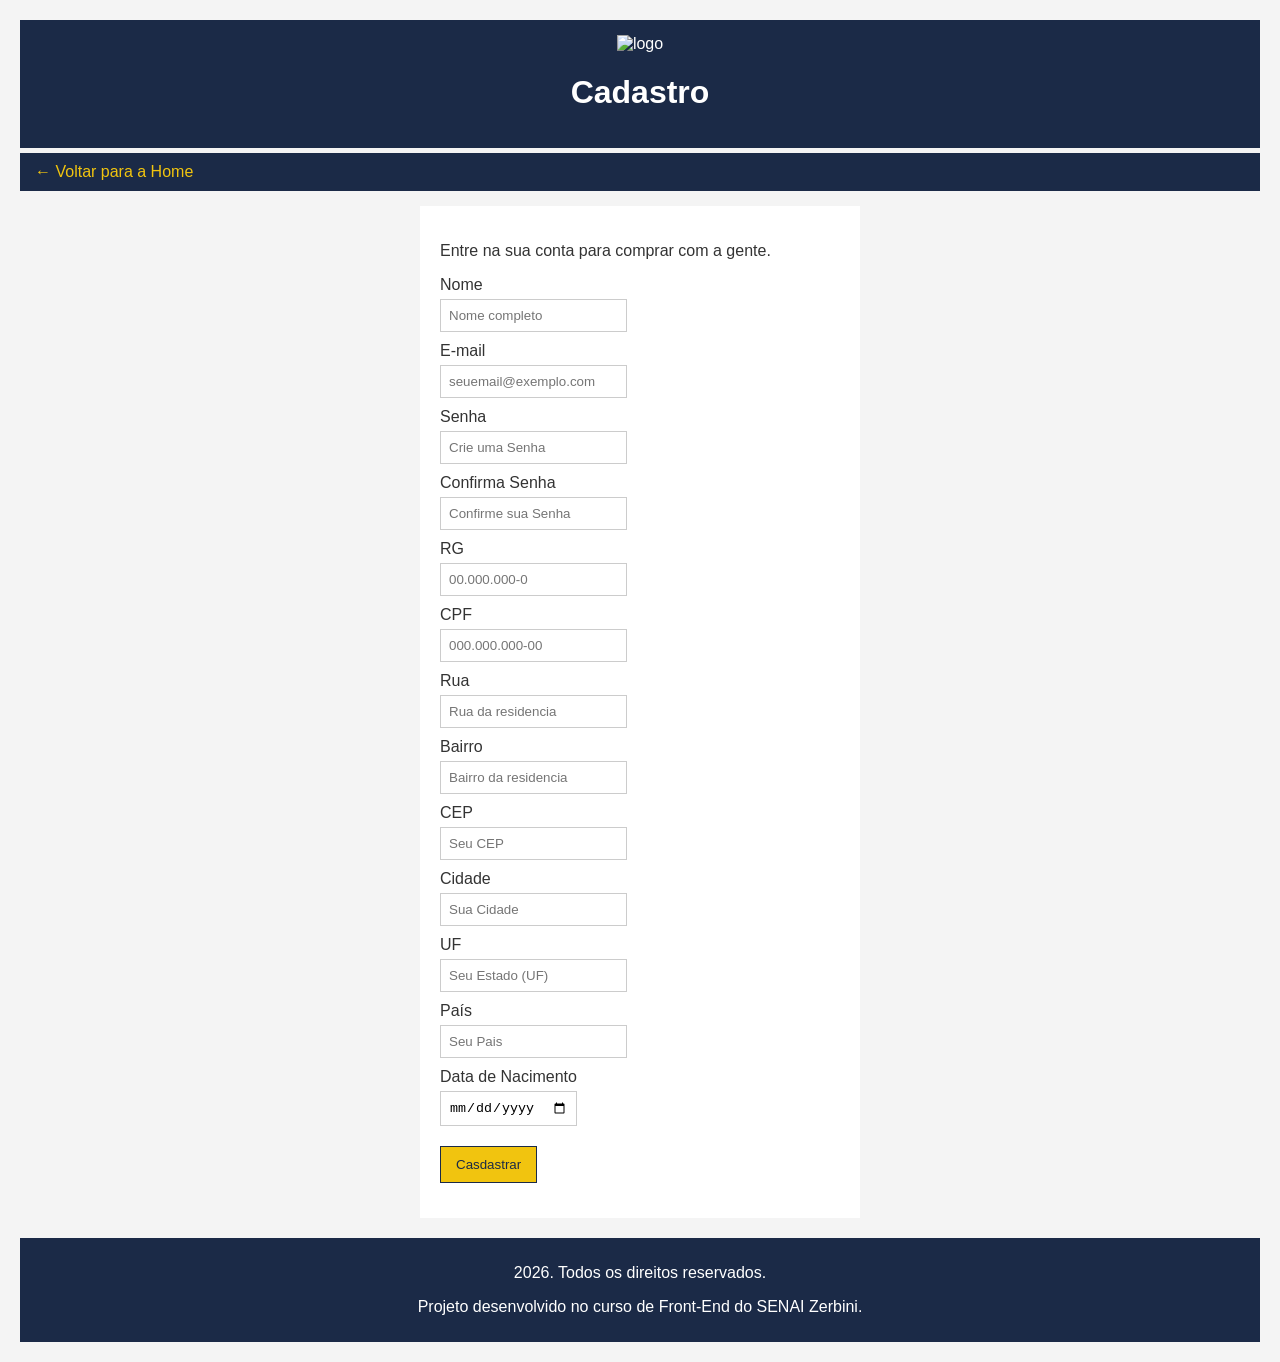
==== cadastro/cadastro.html @ df9c5c7d "Add files via upload" ====
<!DOCTYPE html>
<html lang="en">

<head>
    <meta charset="UTF-8">
    <meta name="viewport" content="width=device-width, initial-scale=1.0">
    <title>Document</title>
    <link rel="stylesheet" href="style.css">
</head>

<body>
    <header class="topo">
        <img src="C:\Users\aluno\Downloads\RC PROD\assets\logo.png" alt="logo" height="100">
        <h1>Cadastro</h1>
    </header>

    <nav class="menu">
        <ul>
            <li><a href="../index.html">&larr; Voltar para a Home</a></li>
        </ul>
    </nav>

    <main class="pagina-form">
        <section class="cartao">
        <p>Entre na sua conta para comprar com a gente.</p>
        <form onsubmit="alert('Login realizado com sucesso!'); window.location.href = '../index.html'; return false;">
        <label for="name">Nome</label>
        <input type="name" id="name" placeholder="Nome completo" required>

        <label for="email">E-mail</label>
        <input type="email" id="email" placeholder="seuemail@exemplo.com" required>

        <label for="Senha">Senha</label>
        <input type="text" id="Senha" placeholder="Crie uma Senha" maxlength="10">

        <label for="Confirmar Senha"> Confirma Senha </label>
        <input type="text" id="Confirmar Senha" placeholder="Confirme sua Senha" maxlength="10">

        <label for="Numero"> RG </label>
        <input type="text" id="RG" placeholder="00.000.000-0" maxlength="9" minlength="9">

        <label for="Numero"> CPF </label>
        <input type="text" id="CPF" placeholder="000.000.000-00" maxlength="11" minlength="11">

        <label for="Endereço rua">Rua</label>
        <input type="text" id="Rua" placeholder="Rua da residencia" maxlength="40" minlength="10">
        
        <label for="Endereço Bairro">Bairro</label>
        <input type="text" id="Bairro" placeholder="Bairro da residencia" maxlength="40" minlength="10">
        
        <label for="CEP">CEP</label>
        <input type="text" id="CEP" placeholder="Seu CEP" maxlength="8" minlength="8">
       
        <label for="Cidade">Cidade</label>
        <input type="text" id="Cidade" placeholder="Sua Cidade" maxlength="20" minlength="0">
        
        <label for="Estado">UF</label>
        <input type="text" id="UF" placeholder="Seu Estado (UF)" maxlength="2" minlength="2">

        <label for="Pais">País</label>
        <input type="text" id="Pais" placeholder="Seu Pais" maxlength="15" minlength="15">

        <label for="Data">Data de Nacimento</label>
        <input type="date" id="Data Nacimento" placeholder="Data de Nacimento">

        <section>
            <button type="submit" class="botao">Casdastrar</button>
        </section>
    </main>

    <footer class="rodape">
        <p>2026. Todos os direitos reservados.</p>
        <p>Projeto desenvolvido no curso de Front-End do SENAI Zerbini.</p>
    </footer>
</body>


</html>
---- cadastro/style.css ----
body {
    font-family: Arial, sans-serif;
    background-color: #f4f4f4;
    color: #333333;
    margin: 0;
    padding: 20px;
}
header {
    background-color: #1b2a47;
    color: #ffffff;
    padding: 15px;
    text-align: center;
}
nav {
    background-color: #1b2a47;
    padding: 5px 15px;
    margin-top: 5px;
}
nav ul {
    list-style-type: none;
    padding: 0;
    margin: 5px 0;
}
nav li {
    display: inline;
    margin-right: 15px;
}
nav a {
    color: #f1c40f;
    text-decoration: none;
}
main {
    background-color: #ffffff;
    padding: 20px;
    margin-top: 15px;
    max-width: 400px;
    margin-left: auto;
    margin-right: auto;
}
label {
    display: block;
    margin-top: 10px;
    margin-bottom: 5px;
}
input {
    display: block;
    padding: 8px;
    border: 1px solid #cccccc;
    max-width: 100%;
    margin-bottom: 5px;
}
.botao {
    display: inline-block;
    background-color: #f1c40f;
    color: #1b2a47;
    padding: 10px 15px;
    border: 1px solid #1b2a47;
    text-decoration: none;
    margin-top: 15px;
    margin-bottom: 15px;
}
main a {
    display: block;
    color: #1b2a47;
    margin-bottom: 5px;
}
img {
    max-width: 100%;
    height: auto;
}
footer {
    text-align: center;
    padding: 10px;
    margin-top: 20px;
    background-color: #1b2a47;
    color: #ffffff;
}
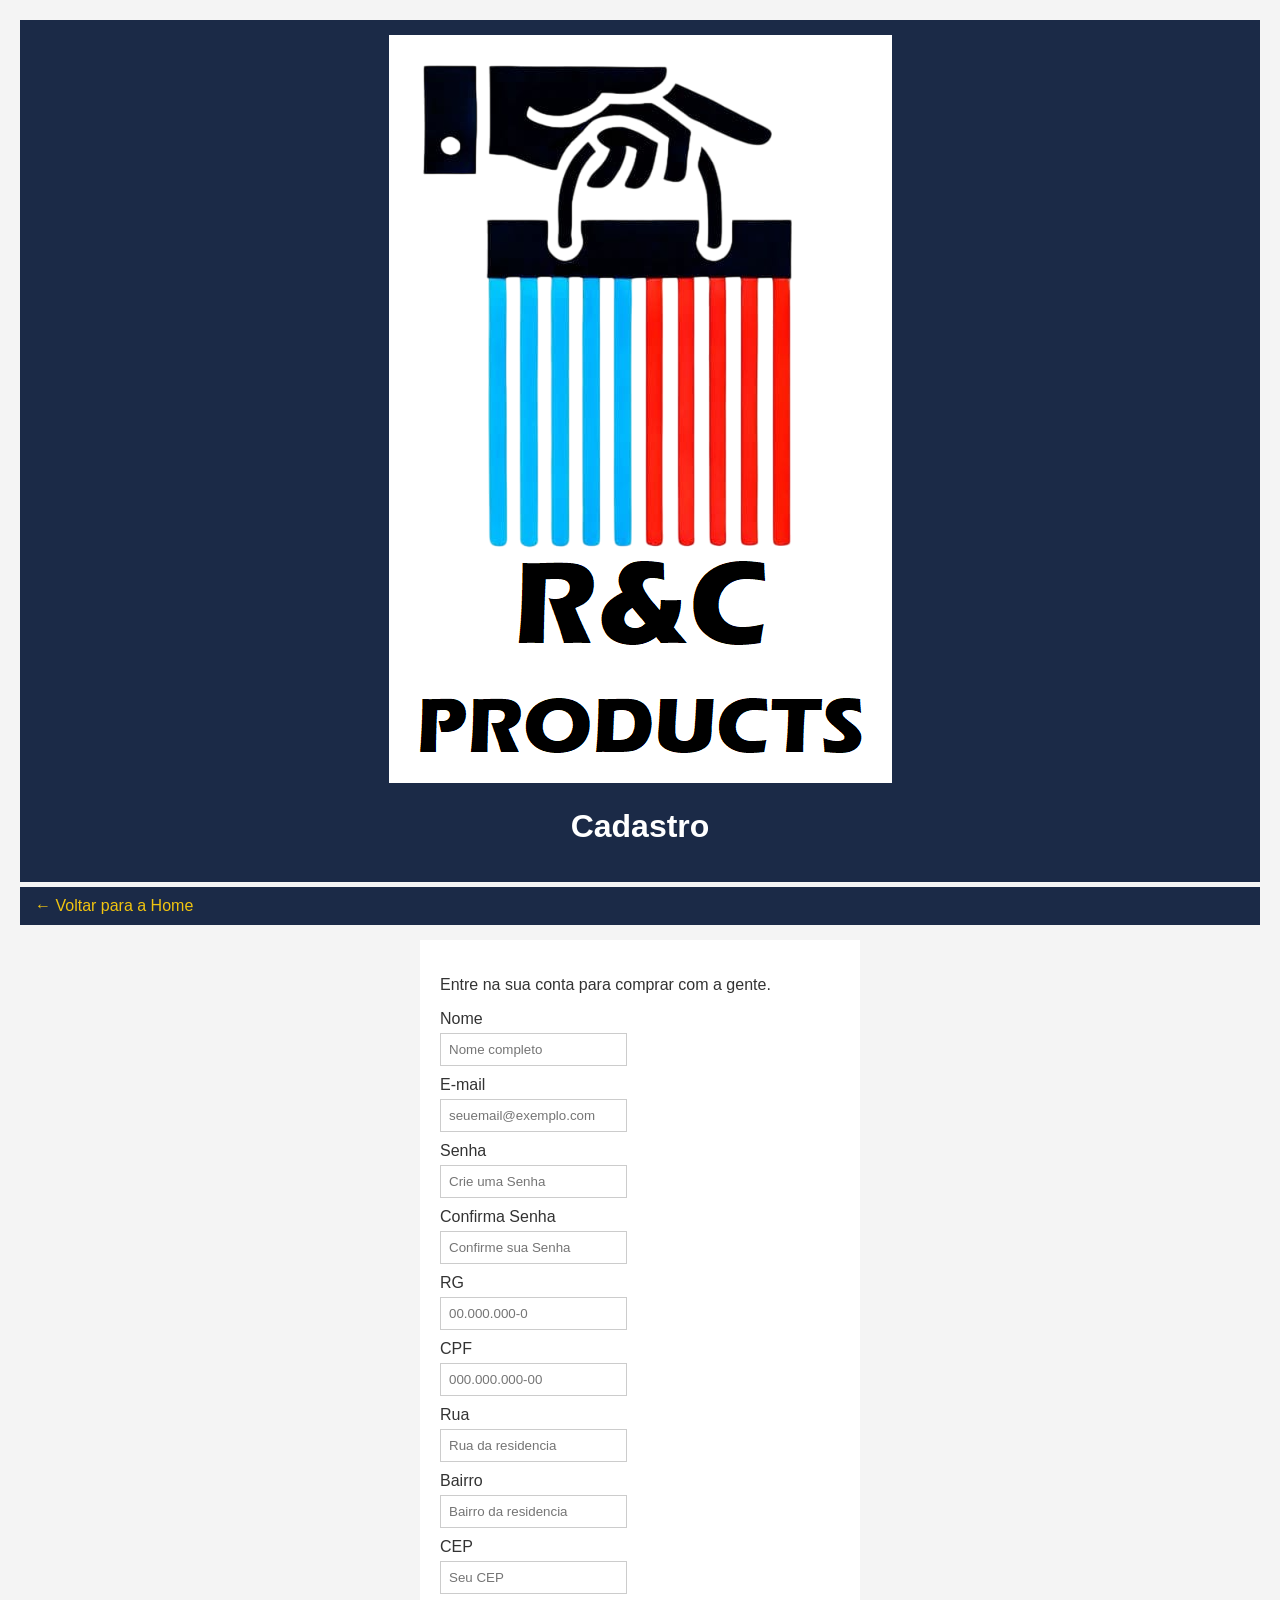
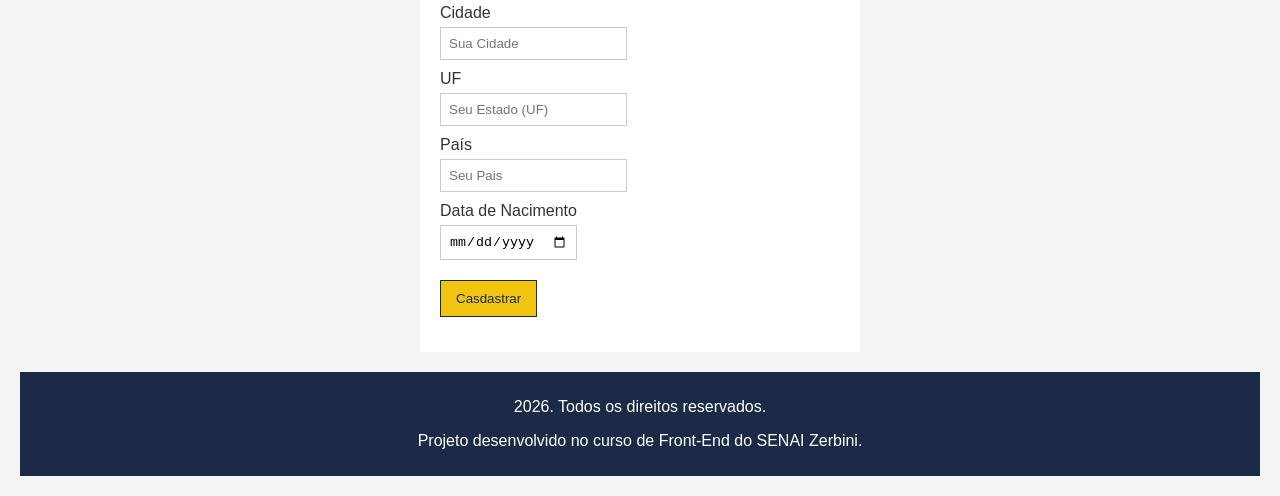
==== commit 94ebdc70: "Add files via upload" ====
--- a/cadastro/cadastro.html
+++ b/cadastro/cadastro.html
@@ -10,7 +10,7 @@
 
 <body>
     <header class="topo">
-        <img src="C:\Users\aluno\Downloads\RC PROD\assets\logo.png" alt="logo" height="100">
+        <img src="../assets/logo.png" alt="logo" height="100">
         <h1>Cadastro</h1>
     </header>
 
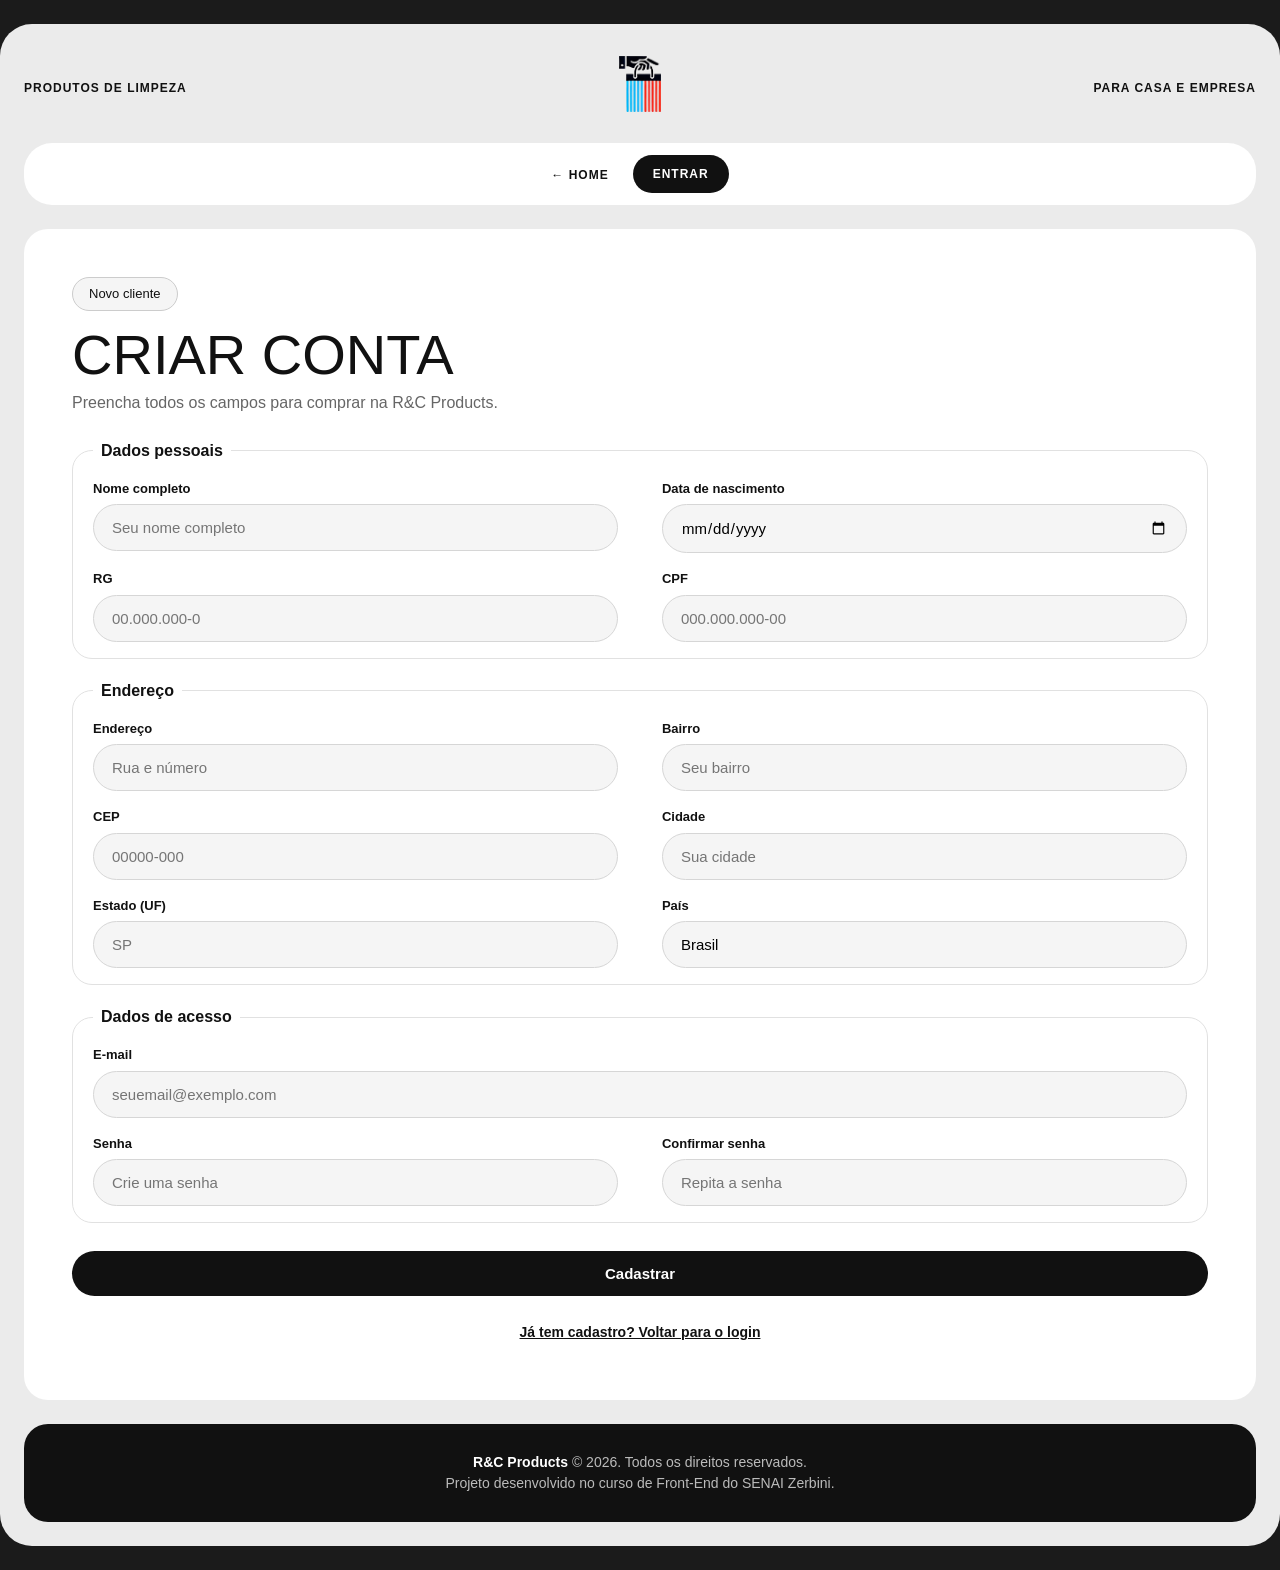
==== commit b31942bd: "Add files via upload" ====
--- a/cadastro/cadastro.html
+++ b/cadastro/cadastro.html
@@ -1,78 +1,135 @@
-<!DOCTYPE html>
-<html lang="en">
-
-<head>
-    <meta charset="UTF-8">
-    <meta name="viewport" content="width=device-width, initial-scale=1.0">
-    <title>Document</title>
-    <link rel="stylesheet" href="style.css">
-</head>
-
-<body>
-    <header class="topo">
-        <img src="../assets/logo.png" alt="logo" height="100">
-        <h1>Cadastro</h1>
-    </header>
-
-    <nav class="menu">
-        <ul>
-            <li><a href="../index.html">&larr; Voltar para a Home</a></li>
-        </ul>
-    </nav>
-
-    <main class="pagina-form">
-        <section class="cartao">
-        <p>Entre na sua conta para comprar com a gente.</p>
-        <form onsubmit="alert('Login realizado com sucesso!'); window.location.href = '../index.html'; return false;">
-        <label for="name">Nome</label>
-        <input type="name" id="name" placeholder="Nome completo" required>
-
-        <label for="email">E-mail</label>
-        <input type="email" id="email" placeholder="seuemail@exemplo.com" required>
-
-        <label for="Senha">Senha</label>
-        <input type="text" id="Senha" placeholder="Crie uma Senha" maxlength="10">
-
-        <label for="Confirmar Senha"> Confirma Senha </label>
-        <input type="text" id="Confirmar Senha" placeholder="Confirme sua Senha" maxlength="10">
-
-        <label for="Numero"> RG </label>
-        <input type="text" id="RG" placeholder="00.000.000-0" maxlength="9" minlength="9">
-
-        <label for="Numero"> CPF </label>
-        <input type="text" id="CPF" placeholder="000.000.000-00" maxlength="11" minlength="11">
-
-        <label for="Endereço rua">Rua</label>
-        <input type="text" id="Rua" placeholder="Rua da residencia" maxlength="40" minlength="10">
-        
-        <label for="Endereço Bairro">Bairro</label>
-        <input type="text" id="Bairro" placeholder="Bairro da residencia" maxlength="40" minlength="10">
-        
-        <label for="CEP">CEP</label>
-        <input type="text" id="CEP" placeholder="Seu CEP" maxlength="8" minlength="8">
-       
-        <label for="Cidade">Cidade</label>
-        <input type="text" id="Cidade" placeholder="Sua Cidade" maxlength="20" minlength="0">
-        
-        <label for="Estado">UF</label>
-        <input type="text" id="UF" placeholder="Seu Estado (UF)" maxlength="2" minlength="2">
-
-        <label for="Pais">País</label>
-        <input type="text" id="Pais" placeholder="Seu Pais" maxlength="15" minlength="15">
-
-        <label for="Data">Data de Nacimento</label>
-        <input type="date" id="Data Nacimento" placeholder="Data de Nacimento">
-
-        <section>
-            <button type="submit" class="botao">Casdastrar</button>
-        </section>
-    </main>
-
-    <footer class="rodape">
-        <p>2026. Todos os direitos reservados.</p>
-        <p>Projeto desenvolvido no curso de Front-End do SENAI Zerbini.</p>
-    </footer>
-</body>
-
-
-</html>+<!DOCTYPE html>
+<html lang="pt-BR">
+
+<head>
+    <meta charset="UTF-8">
+    <meta name="viewport" content="width=device-width, initial-scale=1.0">
+    <title>R&amp;C Products | Cadastro</title>
+
+    <link rel="stylesheet" href="../style.css">
+    <link rel="stylesheet" href="style.css">
+</head>
+
+<body>
+
+    <header class="topo">
+        <p class="topo_texto">Produtos de limpeza</p>
+
+        <a href="../index.html" class="logo">
+            <img src="../assets/logo_icone.png" alt="Logo da R&amp;C Products">
+        </a>
+
+        <p class="topo_texto topo_texto_direita">Para casa e empresa</p>
+    </header>
+
+    <nav class="menu">
+        <ul>
+            <li><a href="../index.html">&larr; Home</a></li>
+            <li><a href="../login/login.html" class="menu_pilula">Entrar</a></li>
+        </ul>
+    </nav>
+
+    <main class="principal">
+
+        <section class="cartao">
+            <p class="etiqueta">Novo cliente</p>
+            <h1>Criar conta</h1>
+            <p class="subtitulo">Preencha todos os campos para comprar na R&amp;C Products.</p>
+
+            <form onsubmit="alert('Cadastro realizado com sucesso! Agora é só entrar.'); window.location.href = '../login/login.html'; return false;">
+
+                <fieldset>
+                    <legend>Dados pessoais</legend>
+
+                    <label for="nome" class="campo">
+                        Nome completo
+                        <input type="text" id="nome" name="nome" placeholder="Seu nome completo" required>
+                    </label>
+
+                    <label for="nascimento" class="campo">
+                        Data de nascimento
+                        <input type="date" id="nascimento" name="nascimento" required>
+                    </label>
+
+                    <label for="rg" class="campo">
+                        RG
+                        <input type="text" id="rg" name="rg" placeholder="00.000.000-0" maxlength="12" required>
+                    </label>
+
+                    <label for="cpf" class="campo">
+                        CPF
+                        <input type="text" id="cpf" name="cpf" placeholder="000.000.000-00" maxlength="14" required>
+                    </label>
+                </fieldset>
+
+                <fieldset>
+                    <legend>Endereço</legend>
+
+                    <label for="endereco" class="campo">
+                        Endereço
+                        <input type="text" id="endereco" name="endereco" placeholder="Rua e número" required>
+                    </label>
+
+                    <label for="bairro" class="campo">
+                        Bairro
+                        <input type="text" id="bairro" name="bairro" placeholder="Seu bairro" required>
+                    </label>
+
+                    <label for="cep" class="campo">
+                        CEP
+                        <input type="text" id="cep" name="cep" placeholder="00000-000" maxlength="9" required>
+                    </label>
+
+                    <label for="cidade" class="campo">
+                        Cidade
+                        <input type="text" id="cidade" name="cidade" placeholder="Sua cidade" required>
+                    </label>
+
+                    <label for="estado" class="campo">
+                        Estado (UF)
+                        <input type="text" id="estado" name="estado" placeholder="SP" maxlength="2" required>
+                    </label>
+
+                    <label for="pais" class="campo">
+                        País
+                        <input type="text" id="pais" name="pais" value="Brasil" required>
+                    </label>
+                </fieldset>
+
+                <fieldset>
+                    <legend>Dados de acesso</legend>
+
+                    <label for="email" class="campo campo_inteiro">
+                        E-mail
+                        <input type="email" id="email" name="email" placeholder="seuemail@exemplo.com" required>
+                    </label>
+
+                    <label for="senha" class="campo">
+                        Senha
+                        <input type="password" id="senha" name="senha" placeholder="Crie uma senha" minlength="6" required>
+                    </label>
+
+                    <label for="confirmar_senha" class="campo">
+                        Confirmar senha
+                        <input type="password" id="confirmar_senha" name="confirmar_senha" placeholder="Repita a senha" minlength="6" required>
+                    </label>
+                </fieldset>
+
+                <button type="submit" class="botao">Cadastrar</button>
+            </form>
+
+            <ul class="links_apoio">
+                <li><a href="../login/login.html">Já tem cadastro? Voltar para o login</a></li>
+            </ul>
+        </section>
+
+    </main>
+
+    <footer class="rodape">
+        <p><strong>R&amp;C Products</strong> &copy; 2026. Todos os direitos reservados.</p>
+        <p>Projeto desenvolvido no curso de Front-End do SENAI Zerbini.</p>
+    </footer>
+
+</body>
+
+</html>
--- a/style.css
+++ b/style.css
@@ -0,0 +1,429 @@
+* {
+    margin: 0;
+    padding: 0;
+    box-sizing: border-box;
+}
+
+html {
+    background-color: #ebebeb;
+}
+
+body {
+    font-family: Arial, sans-serif;
+    font-size: 16px;
+    line-height: 1.5;
+    color: #111111;
+    background-color: #ebebeb;
+
+    display: flex;
+    flex-wrap: wrap;
+    align-items: flex-start;
+    gap: 16px;
+    padding: 16px;
+}
+
+header,
+nav,
+aside,
+main,
+footer {
+    width: 100%;
+}
+
+h1,
+h2,
+h3 {
+    font-family: Impact, sans-serif;
+    font-weight: normal;
+    text-transform: uppercase;
+    line-height: 1;
+}
+
+a {
+    color: #111111;
+}
+
+.topo {
+    display: flex;
+    justify-content: center;
+    align-items: center;
+    padding-top: 8px;
+}
+
+.topo_texto {
+    display: none;
+    font-size: 12px;
+    font-weight: 600;
+    text-transform: uppercase;
+    letter-spacing: 1px;
+}
+
+.topo_texto_direita {
+    text-align: right;
+}
+
+.logo img {
+    height: 56px;
+}
+
+.menu {
+    padding: 12px 20px;
+    border-radius: 28px;
+    background-color: #ffffff;
+}
+
+.menu ul {
+    list-style: none;
+    display: flex;
+    flex-wrap: wrap;
+    justify-content: center;
+    align-items: center;
+    gap: 8px 24px;
+}
+
+.menu a {
+    font-size: 12px;
+    font-weight: 600;
+    text-transform: uppercase;
+    letter-spacing: 1px;
+    text-decoration: none;
+}
+
+.menu a:hover,
+.menu .menu_ativo {
+    color: #e01b14;
+}
+
+.menu .menu_pilula {
+    display: inline-block;
+    padding: 10px 20px;
+    border-radius: 999px;
+    background-color: #111111;
+    color: #ffffff;
+}
+
+.menu .menu_pilula:hover {
+    background-color: #e01b14;
+    color: #ffffff;
+}
+
+.lateral {
+    padding: 24px;
+    border-radius: 24px;
+    background-color: #ffffff;
+}
+
+.lateral_figura {
+    text-align: center;
+}
+
+.lateral_figura img {
+    width: 180px;
+}
+
+.lateral_figura figcaption {
+    margin-top: 16px;
+    font-weight: 600;
+}
+
+.etiqueta {
+    display: inline-block;
+    padding: 6px 16px;
+    border: 1px solid #cccccc;
+    border-radius: 999px;
+    background-color: #f5f5f5;
+    font-size: 13px;
+}
+
+p.etiqueta {
+    margin-bottom: 16px;
+}
+
+.botao {
+    display: inline-block;
+    padding: 14px 28px;
+    border: none;
+    border-radius: 999px;
+    background-color: #111111;
+    color: #ffffff;
+    font-family: inherit;
+    font-size: 15px;
+    font-weight: 600;
+    text-align: center;
+    text-decoration: none;
+    cursor: pointer;
+}
+
+.botao:hover {
+    background-color: #e01b14;
+}
+
+.texto_pequeno {
+    font-size: 13px;
+    color: #8c8c8c;
+}
+
+.destaque {
+    position: relative;
+    overflow: hidden;
+    padding: 24px 8px 0;
+}
+
+.etiquetas {
+    list-style: none;
+    display: flex;
+    gap: 8px;
+    margin-bottom: 24px;
+}
+
+.titulo_gigante {
+    font-size: 72px;
+    margin-bottom: 24px;
+}
+
+.titulo_gigante span {
+    display: block;
+}
+
+.titulo_recuo {
+    padding-left: 40px;
+}
+
+.titulo_cinza {
+    color: #9b9b9b;
+}
+
+.destaque .texto_pequeno {
+    max-width: 260px;
+    margin-bottom: 24px;
+}
+
+.destaque_imagem {
+    width: 300px;
+    height: 300px;
+    border-radius: 50%;
+    background-color: #111111;
+
+    display: flex;
+    justify-content: center;
+    align-items: flex-end;
+
+    padding-bottom: 100px;
+    margin: 250px auto -100px;
+}
+
+.destaque_imagem img {
+    height: 420px;
+}
+
+.produtos {
+    display: flex;
+    flex-wrap: wrap;
+    gap: 20px;
+    padding: 56px 8px 8px;
+}
+
+.produtos h2 {
+    width: 100%;
+}
+
+.titulo_secao {
+    font-size: 56px;
+}
+
+.produto {
+    width: 100%;
+    padding: 24px;
+    border-radius: 24px;
+    background-color: #ffffff;
+    display: flex;
+    flex-direction: column;
+}
+
+.produto img {
+    width: 100%;
+    max-width: 220px;
+    margin: 0 auto 16px;
+}
+
+.categoria {
+    font-size: 12px;
+    font-weight: 600;
+    text-transform: uppercase;
+    letter-spacing: 1px;
+    color: #8c8c8c;
+}
+
+.produto h3 {
+    font-size: 30px;
+    margin: 6px 0 10px;
+}
+
+.descricao {
+    flex: 1;
+    font-size: 15px;
+    color: #666666;
+}
+
+.preco {
+    font-size: 28px;
+    margin: 16px 0;
+}
+
+.cartao {
+    padding: 32px 24px;
+    border-radius: 24px;
+    background-color: #ffffff;
+}
+
+.cartao h1 {
+    font-size: 56px;
+    margin-bottom: 8px;
+}
+
+.subtitulo {
+    color: #666666;
+    margin-bottom: 24px;
+}
+
+.campo {
+    display: flex;
+    flex-direction: column;
+    gap: 6px;
+    margin-bottom: 16px;
+    font-size: 13px;
+    font-weight: 600;
+}
+
+input {
+    width: 100%;
+    padding: 14px 18px;
+    border: 1px solid #d6d6d6;
+    border-radius: 999px;
+    background-color: #f5f5f5;
+    font-family: inherit;
+    font-size: 15px;
+    font-weight: normal;
+}
+
+input:focus {
+    outline: none;
+    border-color: #111111;
+    background-color: #ffffff;
+}
+
+fieldset {
+    padding: 16px 20px 0;
+    margin-bottom: 20px;
+    border: 1px solid #e1e1e1;
+    border-radius: 20px;
+}
+
+legend {
+    padding: 0 8px;
+    font-weight: 700;
+}
+
+form .botao {
+    width: 100%;
+    margin-top: 8px;
+}
+
+.links_apoio {
+    list-style: none;
+    margin-top: 24px;
+    text-align: center;
+}
+
+.links_apoio li {
+    margin-bottom: 8px;
+}
+
+.links_apoio a {
+    font-size: 14px;
+    font-weight: 600;
+}
+
+.links_apoio a:hover {
+    color: #e01b14;
+}
+
+.rodape {
+    padding: 28px 20px;
+    border-radius: 24px;
+    background-color: #111111;
+    color: #bbbbbb;
+    font-size: 14px;
+    text-align: center;
+}
+
+.rodape strong {
+    color: #ffffff;
+}
+
+@media (min-width: 1100px) {
+    html {
+        background-color: #1b1b1b;
+    }
+
+    body {
+        max-width: 1280px;
+        margin: 24px auto;
+        padding: 24px;
+        gap: 24px;
+        border-radius: 32px;
+    }
+
+    .topo {
+        justify-content: space-between;
+    }
+
+    .topo_texto {
+        display: block;
+        flex: 1;
+        max-width: 220px;
+    }
+
+    aside {
+        width: 300px;
+        position: sticky;
+        top: 24px;
+    }
+
+    main {
+        flex: 1;
+        min-width: 0;
+    }
+
+    .destaque {
+        min-height: 560px;
+    }
+
+    .titulo_gigante {
+        font-size: 100px;
+    }
+
+    .titulo_recuo {
+        padding-left: 64px;
+    }
+
+    .destaque_imagem {
+        position: absolute;
+        right: 40px;
+        bottom: -100px;
+        margin: 0;
+    }
+
+    .produto {
+        flex: 1;
+        max-width: 360px;
+    }
+
+    .titulo_secao {
+        font-size: 80px;
+    }
+
+    .cartao {
+        padding: 48px;
+    }
+}
--- a/cadastro/style.css
+++ b/cadastro/style.css
@@ -1,77 +1,15 @@
-body {
-    font-family: Arial, sans-serif;
-    background-color: #f4f4f4;
-    color: #333333;
-    margin: 0;
-    padding: 20px;
-}
-header {
-    background-color: #1b2a47;
-    color: #ffffff;
-    padding: 15px;
-    text-align: center;
-}
-nav {
-    background-color: #1b2a47;
-    padding: 5px 15px;
-    margin-top: 5px;
-}
-nav ul {
-    list-style-type: none;
-    padding: 0;
-    margin: 5px 0;
-}
-nav li {
-    display: inline;
-    margin-right: 15px;
-}
-nav a {
-    color: #f1c40f;
-    text-decoration: none;
-}
-main {
-    background-color: #ffffff;
-    padding: 20px;
-    margin-top: 15px;
-    max-width: 400px;
-    margin-left: auto;
-    margin-right: auto;
-}
-label {
-    display: block;
-    margin-top: 10px;
-    margin-bottom: 5px;
-}
-input {
-    display: block;
-    padding: 8px;
-    border: 1px solid #cccccc;
-    max-width: 100%;
-    margin-bottom: 5px;
-}
-.botao {
-    display: inline-block;
-    background-color: #f1c40f;
-    color: #1b2a47;
-    padding: 10px 15px;
-    border: 1px solid #1b2a47;
-    text-decoration: none;
-    margin-top: 15px;
-    margin-bottom: 15px;
-}
-main a {
-    display: block;
-    color: #1b2a47;
-    margin-bottom: 5px;
-}
-img {
-    max-width: 100%;
-    height: auto;
-}
-footer {
-    text-align: center;
-    padding: 10px;
-    margin-top: 20px;
-    background-color: #1b2a47;
-    color: #ffffff;
-}
+@media (min-width: 1100px) {
+    fieldset {
+        display: flex;
+        flex-wrap: wrap;
+        justify-content: space-between;
+    }
+
+    fieldset .campo {
+        width: 48%;
+    }
+
+    fieldset .campo_inteiro {
+        width: 100%;
+    }
+}
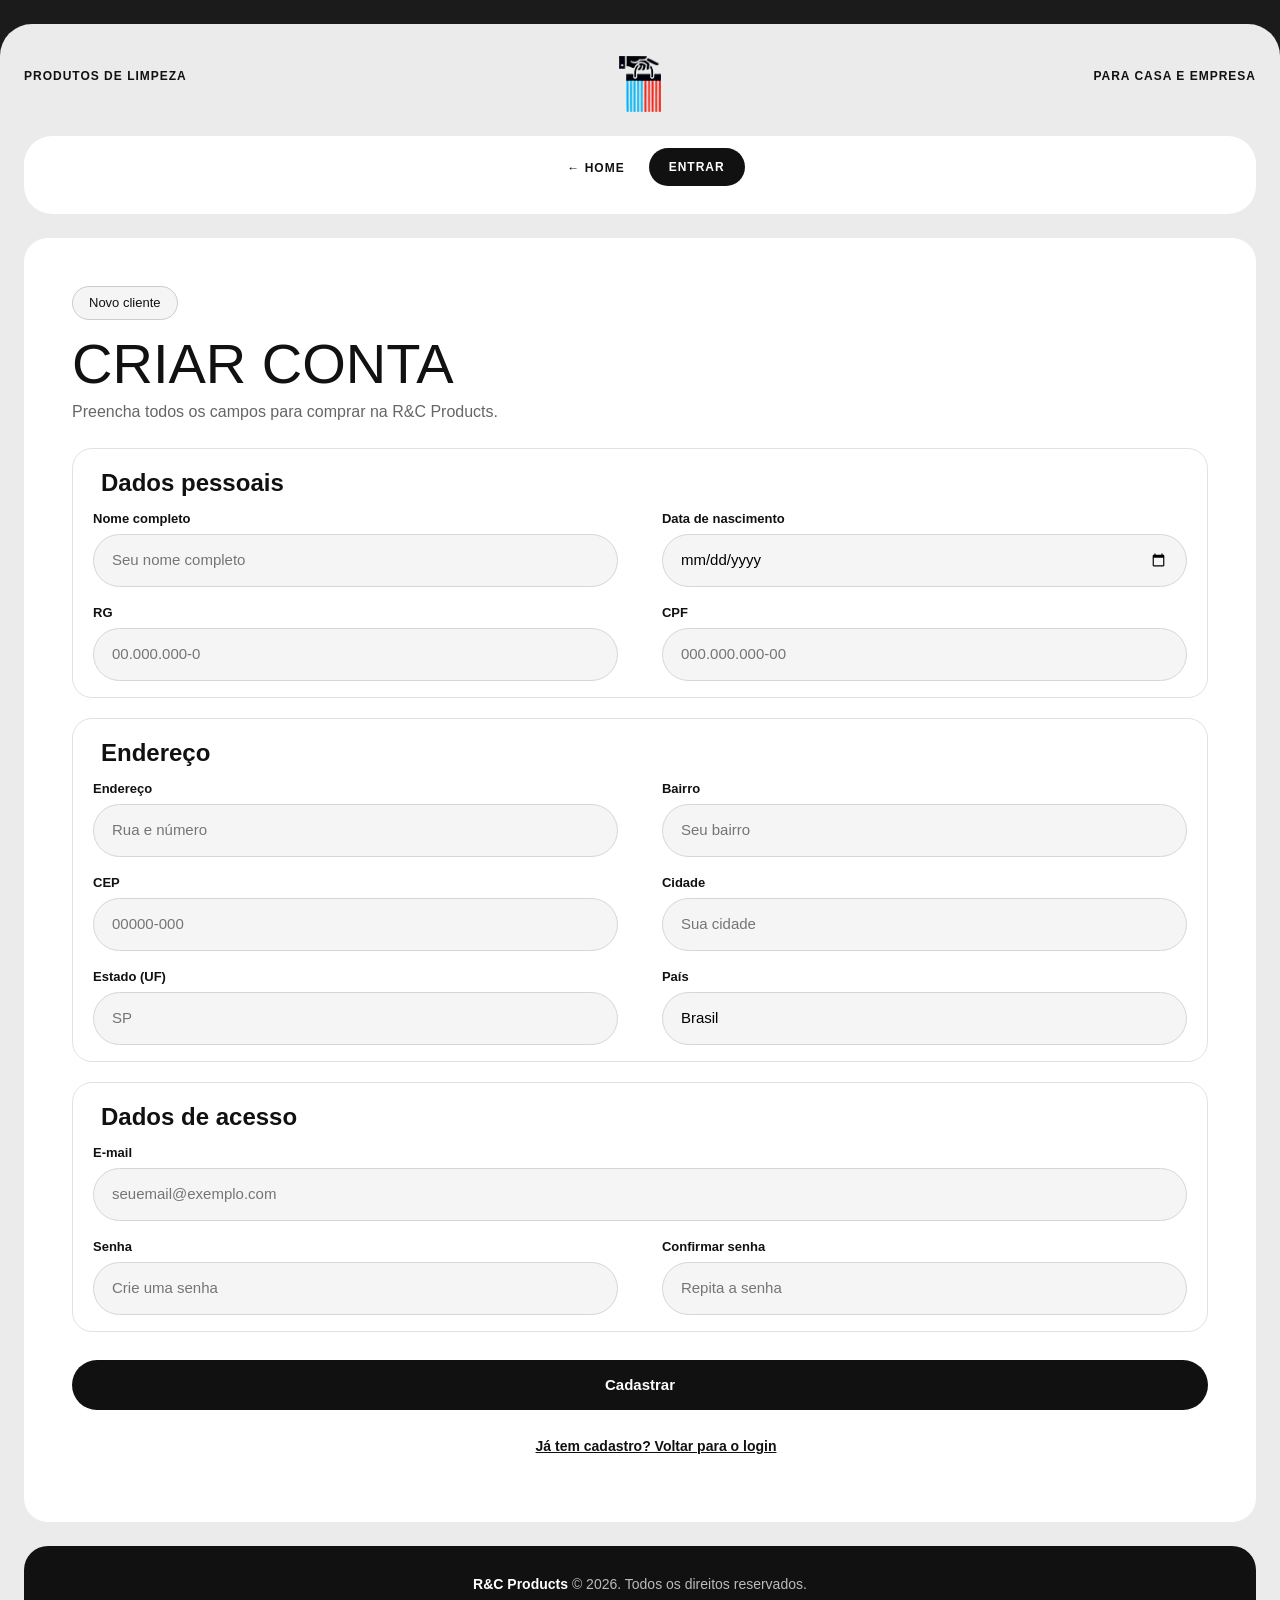
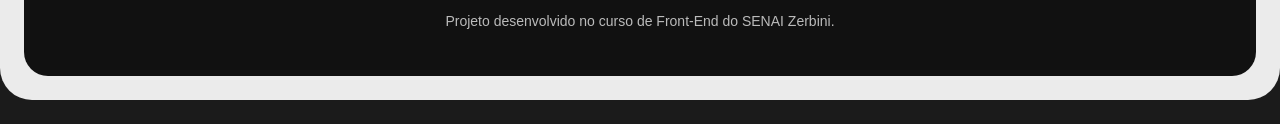
==== commit 42c78441: "Add files via upload" ====
--- a/cadastro/cadastro.html
+++ b/cadastro/cadastro.html
@@ -5,7 +5,7 @@
     <meta charset="UTF-8">
     <meta name="viewport" content="width=device-width, initial-scale=1.0">
     <title>R&amp;C Products | Cadastro</title>
-
+    <link href="https://cdn.jsdelivr.net/npm/bootstrap@5.3.8/dist/css/bootstrap.min.css" rel="stylesheet" integrity="sha384-sRIl4kxILFvY47J16cr9ZwB07vP4J8+LH7qKQnuqkuIAvNWLzeN8tE5YBujZqJLB" crossorigin="anonymous">
     <link rel="stylesheet" href="../style.css">
     <link rel="stylesheet" href="style.css">
 </head>
@@ -129,7 +129,7 @@
         <p><strong>R&amp;C Products</strong> &copy; 2026. Todos os direitos reservados.</p>
         <p>Projeto desenvolvido no curso de Front-End do SENAI Zerbini.</p>
     </footer>
-
+<script src="https://cdn.jsdelivr.net/npm/bootstrap@5.3.8/dist/js/bootstrap.bundle.min.js" integrity="sha384-FKyoEForCGlyvwx9Hj09JcYn3nv7wiPVlz7YYwJrWVcXK/BmnVDxM+D2scQbITxI" crossorigin="anonymous"></script>
 </body>
 
 </html>
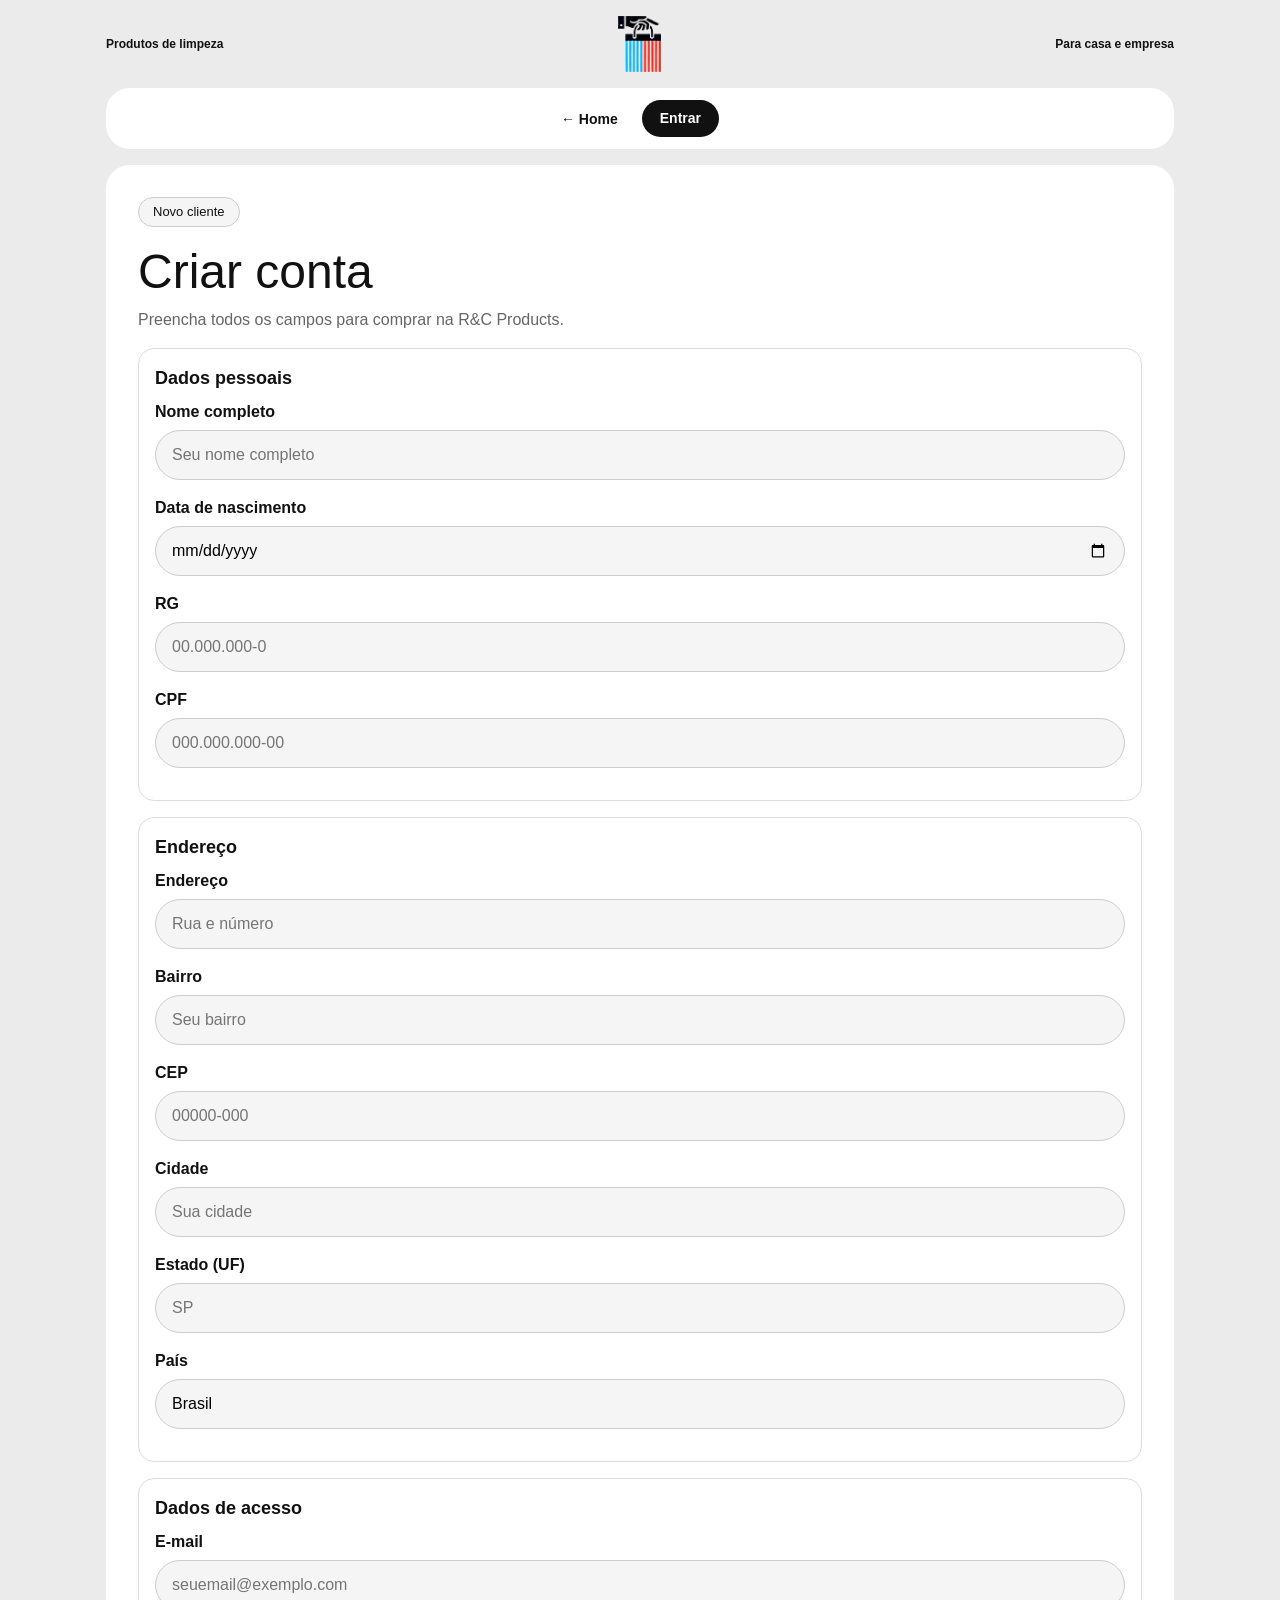
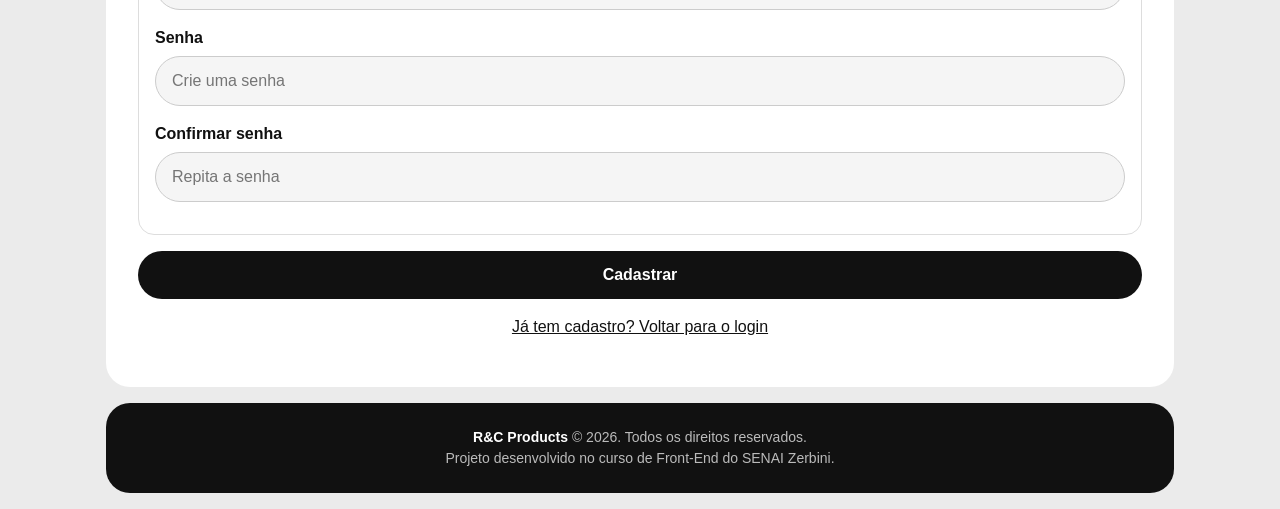
==== commit 36c95b4e: "Add files via upload" ====
--- a/cadastro/cadastro.html
+++ b/cadastro/cadastro.html
@@ -6,7 +6,6 @@
     <meta name="viewport" content="width=device-width, initial-scale=1.0">
     <title>R&amp;C Products | Cadastro</title>
     <link href="https://cdn.jsdelivr.net/npm/bootstrap@5.3.8/dist/css/bootstrap.min.css" rel="stylesheet" integrity="sha384-sRIl4kxILFvY47J16cr9ZwB07vP4J8+LH7qKQnuqkuIAvNWLzeN8tE5YBujZqJLB" crossorigin="anonymous">
-    <link rel="stylesheet" href="../style.css">
     <link rel="stylesheet" href="style.css">
 </head>
 
@@ -99,7 +98,7 @@
                 <fieldset>
                     <legend>Dados de acesso</legend>
 
-                    <label for="email" class="campo campo_inteiro">
+                    <label for="email" class="campo">
                         E-mail
                         <input type="email" id="email" name="email" placeholder="seuemail@exemplo.com" required>
                     </label>
--- a/cadastro/style.css
+++ b/cadastro/style.css
@@ -1,15 +1,155 @@
-@media (min-width: 1100px) {
-    fieldset {
-        display: flex;
-        flex-wrap: wrap;
-        justify-content: space-between;
-    }
+body {
+    max-width: 1100px;
+    margin: 0 auto;
+    padding: 16px;
+    font-family: Arial, sans-serif;
+    color: #111111;
+    background-color: #ebebeb;
+}
 
-    fieldset .campo {
-        width: 48%;
-    }
+h1 {
+    font-family: Impact, sans-serif;
+    font-size: 48px;
+}
 
-    fieldset .campo_inteiro {
-        width: 100%;
-    }
+a {
+    color: #111111;
 }
+
+.topo {
+    display: flex;
+    justify-content: space-between;
+    align-items: center;
+    margin-bottom: 16px;
+}
+
+.topo_texto {
+    margin: 0;
+    font-size: 12px;
+    font-weight: bold;
+}
+
+.topo_texto_direita {
+    text-align: right;
+}
+
+.logo img {
+    height: 56px;
+}
+
+.menu {
+    margin-bottom: 16px;
+    padding: 12px;
+    border-radius: 24px;
+    background-color: #ffffff;
+}
+
+.menu ul {
+    display: flex;
+    justify-content: center;
+    align-items: center;
+    gap: 24px;
+    margin: 0;
+    padding: 0;
+    list-style: none;
+}
+
+.menu a {
+    font-size: 14px;
+    font-weight: bold;
+    text-decoration: none;
+}
+
+.menu_pilula {
+    display: inline-block;
+    padding: 8px 18px;
+    border-radius: 999px;
+    color: #ffffff;
+    background-color: #111111;
+}
+
+.cartao {
+    margin-bottom: 16px;
+    padding: 32px;
+    border-radius: 24px;
+    background-color: #ffffff;
+}
+
+.etiqueta {
+    display: inline-block;
+    padding: 4px 14px;
+    border: 1px solid #cccccc;
+    border-radius: 999px;
+    font-size: 13px;
+    background-color: #f5f5f5;
+}
+
+.subtitulo {
+    color: #666666;
+}
+
+fieldset {
+    margin-bottom: 16px;
+    padding: 16px;
+    border: 1px solid #dddddd;
+    border-radius: 16px;
+}
+
+legend {
+    font-size: 18px;
+    font-weight: bold;
+}
+
+.campo {
+    display: flex;
+    flex-direction: column;
+    margin-bottom: 16px;
+    font-weight: bold;
+}
+
+input {
+    margin-top: 6px;
+    padding: 12px 16px;
+    border: 1px solid #cccccc;
+    border-radius: 999px;
+    font-weight: normal;
+    background-color: #f5f5f5;
+}
+
+.botao {
+    width: 100%;
+    padding: 12px;
+    border: none;
+    border-radius: 999px;
+    font-weight: bold;
+    color: #ffffff;
+    background-color: #111111;
+}
+
+.botao:hover {
+    background-color: #e01b14;
+}
+
+.links_apoio {
+    margin-top: 16px;
+    padding: 0;
+    list-style: none;
+    text-align: center;
+}
+
+.rodape {
+    padding: 24px;
+    border-radius: 24px;
+    text-align: center;
+    font-size: 14px;
+    color: #bbbbbb;
+    background-color: #111111;
+}
+
+.rodape p {
+    margin: 0;
+}
+
+.rodape strong {
+    color: #ffffff;
+}
